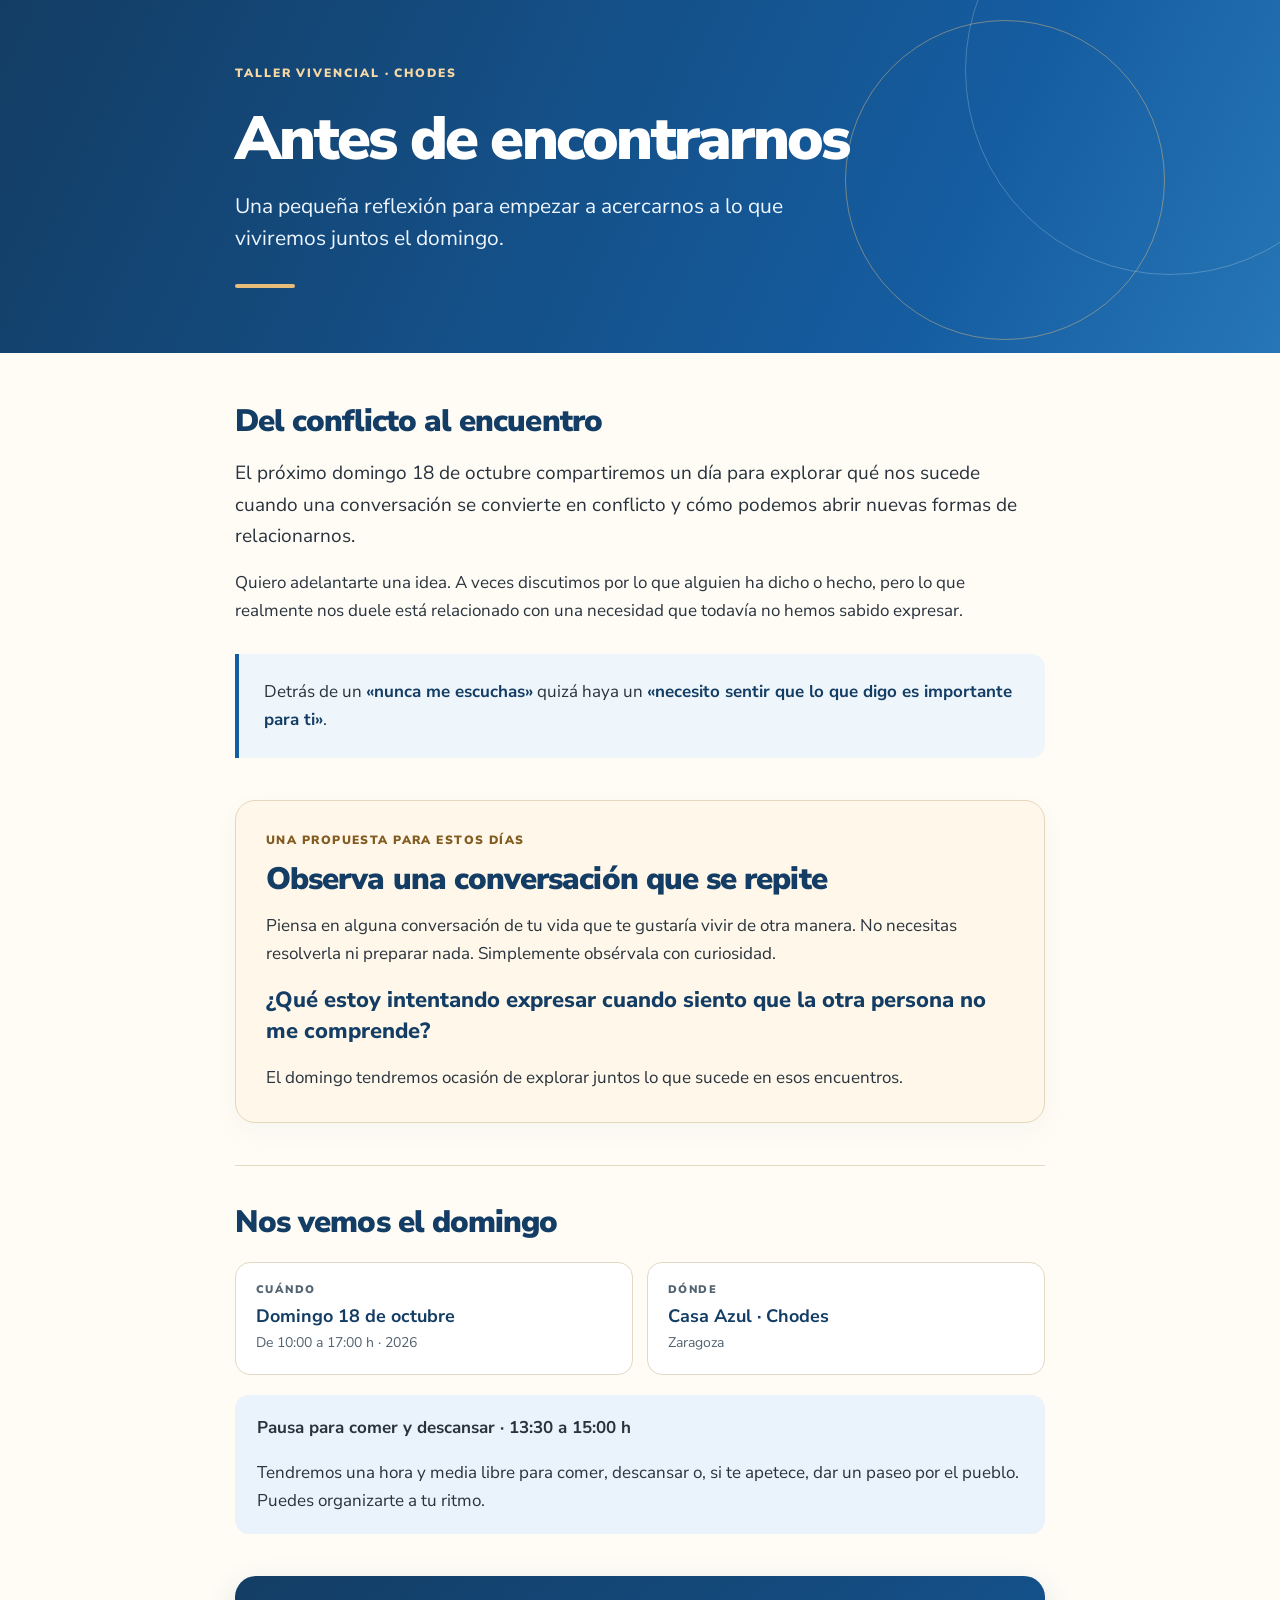
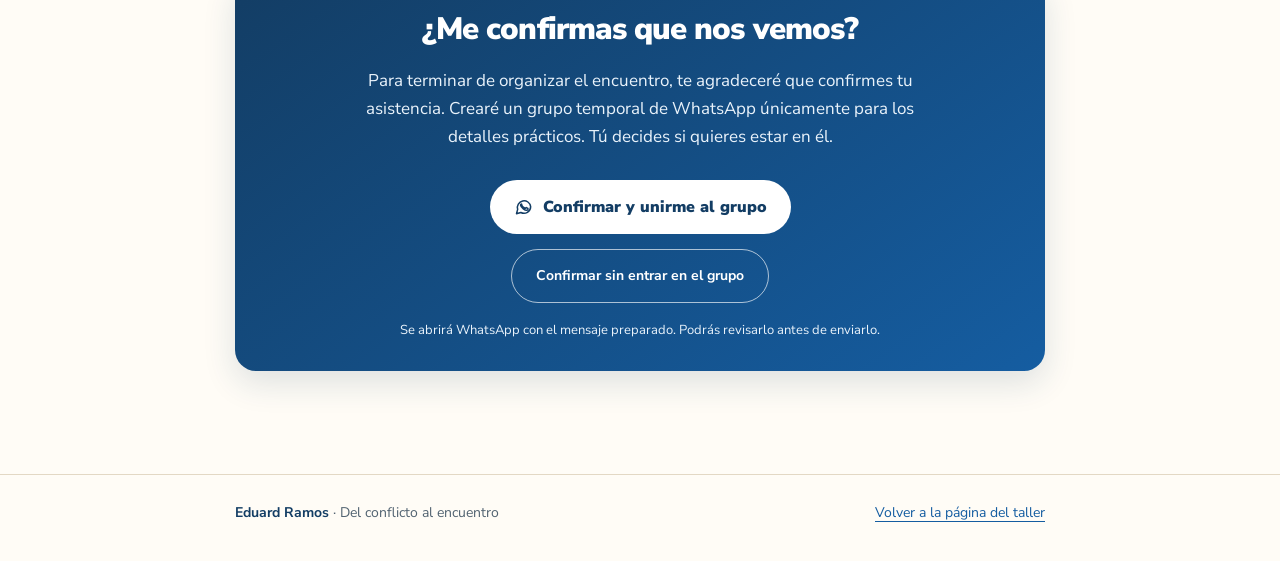
==== confirmacion/index.html @ c3ec693f "Añade página previa al taller con reflexión, datos y confirmación por WhatsApp" ====
<!doctype html>
<html lang="es">
<head>
  <meta charset="utf-8">
  <meta name="viewport" content="width=device-width, initial-scale=1, viewport-fit=cover">
  <meta name="theme-color" content="#155da1">
  <meta name="description" content="Prepara tu encuentro y confirma tu asistencia al taller Del conflicto al encuentro. Domingo 18 de octubre de 2026, Casa Azul, Chodes.">
  <meta property="og:type" content="website">
  <meta property="og:locale" content="es_ES">
  <meta property="og:title" content="Antes de encontrarnos · Del conflicto al encuentro">
  <meta property="og:description" content="Una pequeña reflexión, los detalles del domingo y la confirmación por WhatsApp.">
  <title>Antes de encontrarnos · Del conflicto al encuentro</title>
  <link rel="preconnect" href="https://fonts.googleapis.com">
  <link rel="preconnect" href="https://fonts.gstatic.com" crossorigin>
  <link href="https://fonts.googleapis.com/css2?family=Nunito+Sans:wght@400;500;600;700;800;900&display=swap" rel="stylesheet">
  <style>
    :root{
      --azul:#155da1;--azul-profundo:#133d64;--marfil:#fffcf6;
      --tinta:#28333d;--suave:#526371;--oro:#e8bd79;
      --linea:#e3d8c4;--pastilla:#eaf3fb;
      --font:"Nunito Sans","Trebuchet MS",Arial,sans-serif;
    }
    *,*::before,*::after{box-sizing:border-box}
    html{scroll-behavior:smooth}
    body{margin:0;background:var(--marfil);color:var(--tinta);font:400 17px/1.65 var(--font);-webkit-font-smoothing:antialiased}
    a{color:inherit}
    a:focus-visible{outline:3px solid var(--oro);outline-offset:4px}
    .container{width:min(100% - 42px,810px);margin:0 auto}
    .hero{overflow:hidden;position:relative;isolation:isolate;color:#fff;background:linear-gradient(115deg,#133d64 0%,#155da1 74%,#2776b6 100%);padding:58px 0 65px}
    .hero::before,.hero::after{content:"";position:absolute;z-index:-1;border:1px solid rgba(255,255,255,.22);border-radius:50%;width:min(62vw,410px);aspect-ratio:1;right:-95px;top:-135px}
    .hero::after{width:min(48vw,320px);right:115px;top:20px;border-color:rgba(232,189,121,.46)}
    .eyebrow{display:inline-block;color:#f7d8a4;font-size:12px;font-weight:900;letter-spacing:.16em;text-transform:uppercase}
    .hero h1{max-width:720px;font-weight:900;font-size:clamp(37px,7vw,61px);line-height:1.09;letter-spacing:-.045em;margin:20px 0 17px}
    .hero p{max-width:600px;margin:0;color:#edf5ff;font-size:clamp(17px,3vw,21px);line-height:1.55}
    .gold-line{width:60px;height:4px;border-radius:10px;background:var(--oro);margin:29px 0 0}
    main{padding:49px 0 61px}
    section{margin-bottom:42px}
    h2{font-size:clamp(23px,4.2vw,31px);line-height:1.25;letter-spacing:-.03em;color:var(--azul-profundo);margin:0 0 18px;font-weight:900}
    p{margin:0 0 17px}
    .lead{font-size:19px}
    .example{margin:28px 0;background:#eef5fb;border-left:4px solid var(--azul);padding:24px 25px;border-radius:0 14px 14px 0}
    .example p{margin:0}
    .example strong{color:var(--azul-profundo)}
    .reflection{position:relative;border:1px solid #e5d7bc;border-radius:20px;padding:30px;background:#fff7e9;box-shadow:0 8px 26px rgba(40,51,61,.035)}
    .reflection .small{display:block;font-size:12px;font-weight:900;letter-spacing:.12em;color:#825b21;text-transform:uppercase;margin-bottom:10px}
    .reflection h2{margin-bottom:13px}
    .reflection .question{font-size:22px;font-weight:800;line-height:1.42;color:var(--azul-profundo);margin-bottom:16px}
    .reflection p:last-child{margin-bottom:0}
    .details{border-top:1px solid var(--linea);padding-top:37px}
    .detail-grid{display:grid;grid-template-columns:1fr 1fr;gap:14px;margin:20px 0}
    .detail{background:#fff;border:1px solid var(--linea);border-radius:15px;padding:18px 20px}
    .detail .k{display:block;text-transform:uppercase;font-size:11px;font-weight:900;letter-spacing:.13em;color:var(--suave);margin-bottom:6px}
    .detail strong{display:block;font-size:18px;line-height:1.3;color:var(--azul-profundo)}
    .detail span:last-child{font-size:14px;color:var(--suave)}
    .rest{background:var(--pastilla);padding:19px 22px;border-radius:14px}
    .rest p:last-child{margin-bottom:0}
    .confirm{padding:34px 27px 30px;border-radius:21px;color:#fff;background:linear-gradient(145deg,#133d64,#155da1);text-align:center;box-shadow:0 12px 33px rgba(19,61,100,.14)}
    .confirm h2{color:#fff}
    .confirm p{color:#eaf3fb;max-width:570px;margin-left:auto;margin-right:auto}
    .button{display:inline-flex;align-items:center;justify-content:center;gap:9px;text-decoration:none;font-weight:900;font-size:16px;min-height:54px;line-height:1.25;border-radius:100px;padding:15px 24px;transition:transform .2s,box-shadow .2s}
    .button:hover{transform:translateY(-2px);box-shadow:0 6px 17px rgba(0,0,0,.18)}
    .button.primary{background:#fff;color:var(--azul-profundo);margin:12px auto 6px}
    .button.secondary{border:1px solid rgba(255,255,255,.65);color:#fff;margin-top:9px;background:transparent;font-weight:700;font-size:14px}
    .button svg{width:20px;height:20px;flex:none}
    .footnote{display:block;font-size:13px;color:#eaf3fb;margin-top:18px;line-height:1.5}
    footer{border-top:1px solid var(--linea);padding:26px 0 37px}
    footer .container{display:flex;align-items:center;justify-content:space-between;gap:20px;flex-wrap:wrap;font-size:14px;color:var(--suave)}
    footer strong{color:var(--azul-profundo)}
    footer a{color:var(--azul);text-decoration-thickness:1px;text-underline-offset:4px}
    @media(max-width:600px){body{font-size:16px}.container{width:min(100% - 34px,810px)}.hero{padding:49px 0 52px}.hero::before{right:-170px}.hero::after{right:55px}.detail-grid{grid-template-columns:1fr}.reflection{padding:25px 22px}.confirm{padding:29px 19px}.button{width:100%}.lead{font-size:17px}}
    @media(prefers-reduced-motion:reduce){html{scroll-behavior:auto}.button{transition:none}}
  </style>
</head>
<body>
  <header class="hero">
    <div class="container">
      <span class="eyebrow">Taller vivencial · Chodes</span>
      <h1>Antes de encontrarnos</h1>
      <p>Una pequeña reflexión para empezar a acercarnos a lo que viviremos juntos el domingo.</p>
      <div class="gold-line" aria-hidden="true"></div>
    </div>
  </header>

  <main class="container">
    <section aria-labelledby="intro-title">
      <h2 id="intro-title">Del conflicto al encuentro</h2>
      <p class="lead">El próximo domingo 18 de octubre compartiremos un día para explorar qué nos sucede cuando una conversación se convierte en conflicto y cómo podemos abrir nuevas formas de relacionarnos.</p>
      <p>Quiero adelantarte una idea. A veces discutimos por lo que alguien ha dicho o hecho, pero lo que realmente nos duele está relacionado con una necesidad que todavía no hemos sabido expresar.</p>
      <div class="example">
        <p>Detrás de un <strong>«nunca me escuchas»</strong> quizá haya un <strong>«necesito sentir que lo que digo es importante para ti»</strong>.</p>
      </div>
    </section>

    <section class="reflection" aria-labelledby="reflexion-title">
      <span class="small">Una propuesta para estos días</span>
      <h2 id="reflexion-title">Observa una conversación que se repite</h2>
      <p>Piensa en alguna conversación de tu vida que te gustaría vivir de otra manera. No necesitas resolverla ni preparar nada. Simplemente obsérvala con curiosidad.</p>
      <p class="question">¿Qué estoy intentando expresar cuando siento que la otra persona no me comprende?</p>
      <p>El domingo tendremos ocasión de explorar juntos lo que sucede en esos encuentros.</p>
    </section>

    <section class="details" aria-labelledby="datos-title">
      <h2 id="datos-title">Nos vemos el domingo</h2>
      <div class="detail-grid">
        <div class="detail"><span class="k">Cuándo</span><strong>Domingo 18 de octubre</strong><span>De 10:00 a 17:00 h · 2026</span></div>
        <div class="detail"><span class="k">Dónde</span><strong>Casa Azul · Chodes</strong><span>Zaragoza</span></div>
      </div>
      <div class="rest">
        <p><strong>Pausa para comer y descansar · 13:30 a 15:00 h</strong></p>
        <p>Tendremos una hora y media libre para comer, descansar o, si te apetece, dar un paseo por el pueblo. Puedes organizarte a tu ritmo.</p>
      </div>
    </section>

    <section class="confirm" id="confirmar" aria-labelledby="confirm-title">
      <h2 id="confirm-title">¿Me confirmas que nos vemos?</h2>
      <p>Para terminar de organizar el encuentro, te agradeceré que confirmes tu asistencia. Crearé un grupo temporal de WhatsApp únicamente para los detalles prácticos. Tú decides si quieres estar en él.</p>
      <a class="button primary" href="https://wa.me/34605004011?text=Hola%20Eduard%2C%20confirmo%20mi%20asistencia%20al%20taller%20%C2%ABDel%20conflicto%20al%20encuentro%C2%BB%20del%20domingo%2018%20de%20octubre%20en%20Casa%20Azul%2C%20Chodes.%20Tambi%C3%A9n%20puedes%20incluirme%20en%20el%20grupo%20temporal%20de%20WhatsApp%20para%20los%20detalles%20pr%C3%A1cticos.%20%C2%A1Gracias!" target="_blank" rel="noopener noreferrer" aria-label="Confirmar asistencia y aceptar la invitación al grupo de WhatsApp">
        <svg aria-hidden="true" viewBox="0 0 24 24" fill="none" stroke="currentColor" stroke-width="1.8" stroke-linecap="round" stroke-linejoin="round"><path d="M20 11.5a8 8 0 0 1-11.8 7.1L3 20l1.4-5.2A8 8 0 1 1 20 11.5Z"/><path d="M9.1 8.6c.1 2.1 2.2 4.3 4.3 4.8.5.1.9-.8 1.3-.7l2.1 1.1c.3.2-.1 1.5-.9 1.9-2.2 1.2-7.7-3.2-8-5.8-.1-.7.7-1.7 1.2-1.3Z"/></svg>
        Confirmar y unirme al grupo
      </a>
      <div><a class="button secondary" href="https://wa.me/34605004011?text=Hola%20Eduard%2C%20confirmo%20mi%20asistencia%20al%20taller%20%C2%ABDel%20conflicto%20al%20encuentro%C2%BB%20del%20domingo%2018%20de%20octubre%20en%20Casa%20Azul%2C%20Chodes.%20Prefiero%20recibir%20los%20detalles%20pr%C3%A1cticos%20individualmente%20y%20no%20entrar%20en%20el%20grupo%20de%20WhatsApp.%20%C2%A1Gracias!" target="_blank" rel="noopener noreferrer">Confirmar sin entrar en el grupo</a></div>
      <span class="footnote">Se abrirá WhatsApp con el mensaje preparado. Podrás revisarlo antes de enviarlo.</span>
    </section>
  </main>

  <footer>
    <div class="container">
      <span><strong>Eduard Ramos</strong> · Del conflicto al encuentro</span>
      <a href="../">Volver a la página del taller</a>
    </div>
  </footer>
</body>
</html>
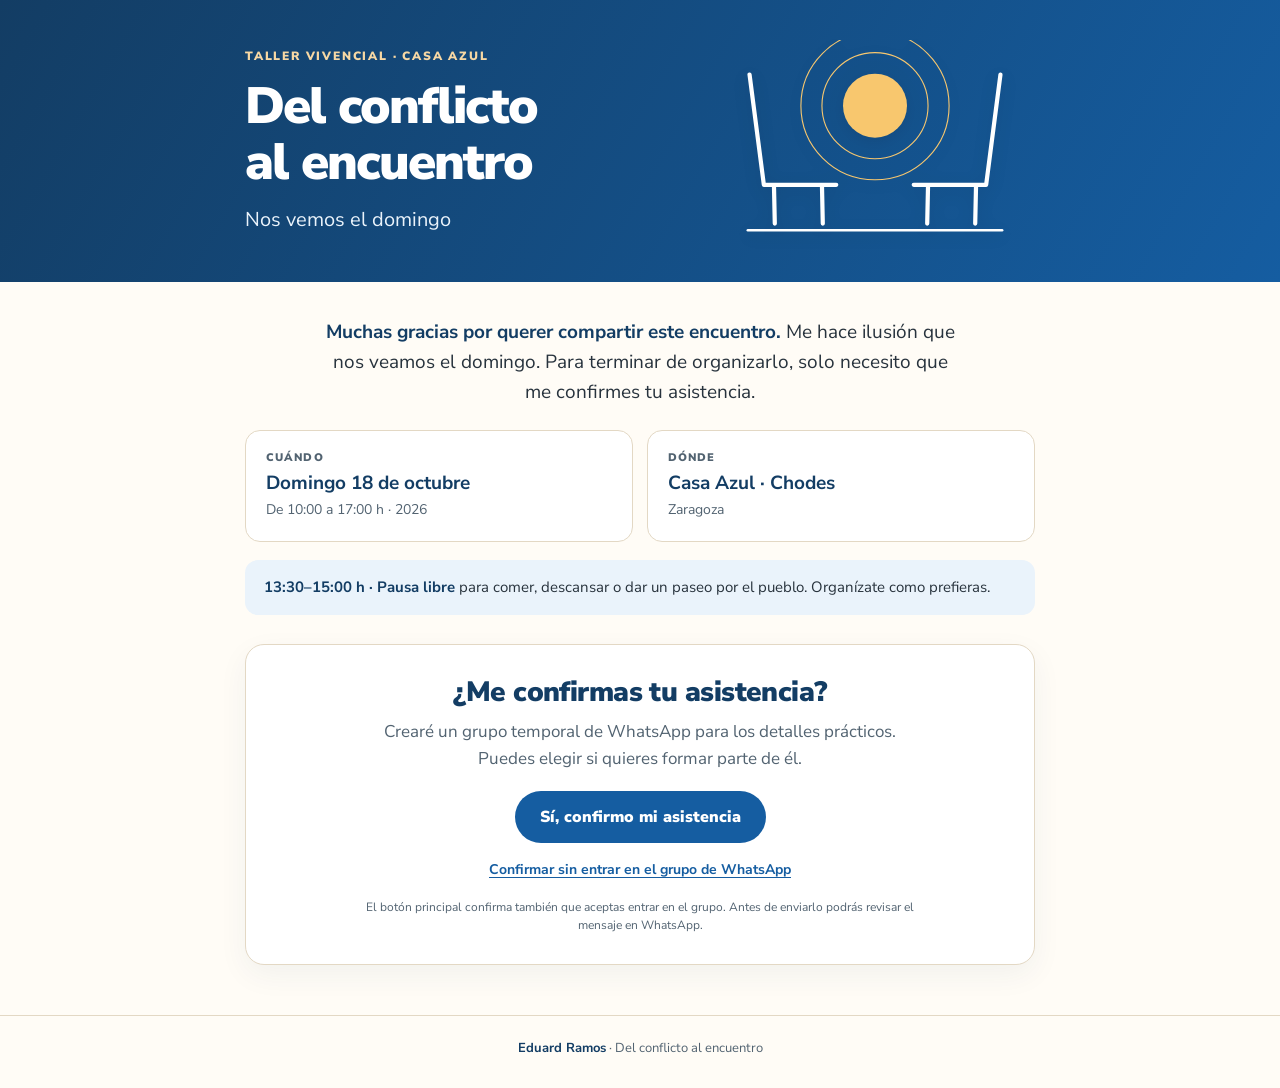
==== commit f0ab015e: "Simplifica confirmación y recupera el logo original de sillas y sol" ====
--- a/confirmacion/index.html
+++ b/confirmacion/index.html
@@ -1,133 +1,102 @@
-<!doctype html>
+<!DOCTYPE html>
 <html lang="es">
 <head>
-  <meta charset="utf-8">
-  <meta name="viewport" content="width=device-width, initial-scale=1, viewport-fit=cover">
-  <meta name="theme-color" content="#155da1">
-  <meta name="description" content="Prepara tu encuentro y confirma tu asistencia al taller Del conflicto al encuentro. Domingo 18 de octubre de 2026, Casa Azul, Chodes.">
-  <meta property="og:type" content="website">
-  <meta property="og:locale" content="es_ES">
-  <meta property="og:title" content="Antes de encontrarnos · Del conflicto al encuentro">
-  <meta property="og:description" content="Una pequeña reflexión, los detalles del domingo y la confirmación por WhatsApp.">
-  <title>Antes de encontrarnos · Del conflicto al encuentro</title>
-  <link rel="preconnect" href="https://fonts.googleapis.com">
-  <link rel="preconnect" href="https://fonts.gstatic.com" crossorigin>
-  <link href="https://fonts.googleapis.com/css2?family=Nunito+Sans:wght@400;500;600;700;800;900&display=swap" rel="stylesheet">
-  <style>
-    :root{
-      --azul:#155da1;--azul-profundo:#133d64;--marfil:#fffcf6;
-      --tinta:#28333d;--suave:#526371;--oro:#e8bd79;
-      --linea:#e3d8c4;--pastilla:#eaf3fb;
-      --font:"Nunito Sans","Trebuchet MS",Arial,sans-serif;
-    }
-    *,*::before,*::after{box-sizing:border-box}
-    html{scroll-behavior:smooth}
-    body{margin:0;background:var(--marfil);color:var(--tinta);font:400 17px/1.65 var(--font);-webkit-font-smoothing:antialiased}
-    a{color:inherit}
-    a:focus-visible{outline:3px solid var(--oro);outline-offset:4px}
-    .container{width:min(100% - 42px,810px);margin:0 auto}
-    .hero{overflow:hidden;position:relative;isolation:isolate;color:#fff;background:linear-gradient(115deg,#133d64 0%,#155da1 74%,#2776b6 100%);padding:58px 0 65px}
-    .hero::before,.hero::after{content:"";position:absolute;z-index:-1;border:1px solid rgba(255,255,255,.22);border-radius:50%;width:min(62vw,410px);aspect-ratio:1;right:-95px;top:-135px}
-    .hero::after{width:min(48vw,320px);right:115px;top:20px;border-color:rgba(232,189,121,.46)}
-    .eyebrow{display:inline-block;color:#f7d8a4;font-size:12px;font-weight:900;letter-spacing:.16em;text-transform:uppercase}
-    .hero h1{max-width:720px;font-weight:900;font-size:clamp(37px,7vw,61px);line-height:1.09;letter-spacing:-.045em;margin:20px 0 17px}
-    .hero p{max-width:600px;margin:0;color:#edf5ff;font-size:clamp(17px,3vw,21px);line-height:1.55}
-    .gold-line{width:60px;height:4px;border-radius:10px;background:var(--oro);margin:29px 0 0}
-    main{padding:49px 0 61px}
-    section{margin-bottom:42px}
-    h2{font-size:clamp(23px,4.2vw,31px);line-height:1.25;letter-spacing:-.03em;color:var(--azul-profundo);margin:0 0 18px;font-weight:900}
-    p{margin:0 0 17px}
-    .lead{font-size:19px}
-    .example{margin:28px 0;background:#eef5fb;border-left:4px solid var(--azul);padding:24px 25px;border-radius:0 14px 14px 0}
-    .example p{margin:0}
-    .example strong{color:var(--azul-profundo)}
-    .reflection{position:relative;border:1px solid #e5d7bc;border-radius:20px;padding:30px;background:#fff7e9;box-shadow:0 8px 26px rgba(40,51,61,.035)}
-    .reflection .small{display:block;font-size:12px;font-weight:900;letter-spacing:.12em;color:#825b21;text-transform:uppercase;margin-bottom:10px}
-    .reflection h2{margin-bottom:13px}
-    .reflection .question{font-size:22px;font-weight:800;line-height:1.42;color:var(--azul-profundo);margin-bottom:16px}
-    .reflection p:last-child{margin-bottom:0}
-    .details{border-top:1px solid var(--linea);padding-top:37px}
-    .detail-grid{display:grid;grid-template-columns:1fr 1fr;gap:14px;margin:20px 0}
-    .detail{background:#fff;border:1px solid var(--linea);border-radius:15px;padding:18px 20px}
-    .detail .k{display:block;text-transform:uppercase;font-size:11px;font-weight:900;letter-spacing:.13em;color:var(--suave);margin-bottom:6px}
-    .detail strong{display:block;font-size:18px;line-height:1.3;color:var(--azul-profundo)}
-    .detail span:last-child{font-size:14px;color:var(--suave)}
-    .rest{background:var(--pastilla);padding:19px 22px;border-radius:14px}
-    .rest p:last-child{margin-bottom:0}
-    .confirm{padding:34px 27px 30px;border-radius:21px;color:#fff;background:linear-gradient(145deg,#133d64,#155da1);text-align:center;box-shadow:0 12px 33px rgba(19,61,100,.14)}
-    .confirm h2{color:#fff}
-    .confirm p{color:#eaf3fb;max-width:570px;margin-left:auto;margin-right:auto}
-    .button{display:inline-flex;align-items:center;justify-content:center;gap:9px;text-decoration:none;font-weight:900;font-size:16px;min-height:54px;line-height:1.25;border-radius:100px;padding:15px 24px;transition:transform .2s,box-shadow .2s}
-    .button:hover{transform:translateY(-2px);box-shadow:0 6px 17px rgba(0,0,0,.18)}
-    .button.primary{background:#fff;color:var(--azul-profundo);margin:12px auto 6px}
-    .button.secondary{border:1px solid rgba(255,255,255,.65);color:#fff;margin-top:9px;background:transparent;font-weight:700;font-size:14px}
-    .button svg{width:20px;height:20px;flex:none}
-    .footnote{display:block;font-size:13px;color:#eaf3fb;margin-top:18px;line-height:1.5}
-    footer{border-top:1px solid var(--linea);padding:26px 0 37px}
-    footer .container{display:flex;align-items:center;justify-content:space-between;gap:20px;flex-wrap:wrap;font-size:14px;color:var(--suave)}
-    footer strong{color:var(--azul-profundo)}
-    footer a{color:var(--azul);text-decoration-thickness:1px;text-underline-offset:4px}
-    @media(max-width:600px){body{font-size:16px}.container{width:min(100% - 34px,810px)}.hero{padding:49px 0 52px}.hero::before{right:-170px}.hero::after{right:55px}.detail-grid{grid-template-columns:1fr}.reflection{padding:25px 22px}.confirm{padding:29px 19px}.button{width:100%}.lead{font-size:17px}}
-    @media(prefers-reduced-motion:reduce){html{scroll-behavior:auto}.button{transition:none}}
-  </style>
+<meta charset="utf-8">
+<meta name="viewport" content="width=device-width, initial-scale=1, viewport-fit=cover">
+<meta name="theme-color" content="#155da1">
+<meta name="description" content="Confirma tu asistencia a Del conflicto al encuentro. Domingo 18 de octubre de 2026, Casa Azul, Chodes.">
+<meta property="og:type" content="website">
+<meta property="og:locale" content="es_ES">
+<meta property="og:title" content="Nos vemos el domingo · Del conflicto al encuentro">
+<meta property="og:description" content="18 de octubre · Casa Azul, Chodes · Confirma tu asistencia por WhatsApp.">
+<title>Nos vemos el domingo · Del conflicto al encuentro</title>
+<link rel="preconnect" href="https://fonts.googleapis.com">
+<link rel="preconnect" href="https://fonts.gstatic.com" crossorigin>
+<link href="https://fonts.googleapis.com/css2?family=Nunito+Sans:wght@400;500;600;700;800;900&display=swap" rel="stylesheet">
+<style>
+:root{--azul:#155da1;--profundo:#133d64;--marfil:#fffcf6;--tinta:#28333d;--suave:#526371;--oro:#e8bd79;--linea:#e3d8c4;--font:"Nunito Sans","Trebuchet MS",Arial,sans-serif}
+*{box-sizing:border-box}
+html{background:var(--marfil)}
+body{margin:0;background:var(--marfil);color:var(--tinta);font:400 17px/1.55 var(--font);-webkit-font-smoothing:antialiased}
+a{color:inherit}
+a:focus-visible{outline:3px solid var(--oro);outline-offset:4px}
+.container{width:min(100% - 42px,790px);margin:auto}
+header{background:linear-gradient(120deg,var(--profundo),var(--azul));color:white;overflow:hidden}
+.hero{display:grid;grid-template-columns:1.3fr 1fr;align-items:center;gap:20px;min-height:275px;padding:40px 0}
+.eyebrow{font-size:12px;letter-spacing:.15em;text-transform:uppercase;color:#f7d8a4;font-weight:900;margin:0 0 12px}
+h1{font-size:clamp(31px,5.5vw,51px);font-weight:900;line-height:1.1;letter-spacing:-.04em;margin:0 0 14px}
+.subheading{margin:0;font-size:20px;color:#eaf3fb}
+.chairs{width:100%;max-width:320px;justify-self:end;filter:drop-shadow(0 4px 8px rgba(0,0,0,.09))}
+main{padding:35px 0 50px}
+.intro{font-size:19px;line-height:1.58;text-align:center;margin:0 auto 23px;max-width:630px}
+.intro strong{color:var(--profundo)}
+.details{display:grid;grid-template-columns:1fr 1fr;gap:14px;margin:0 auto 18px}
+.detail{border:1px solid var(--linea);background:#fff;border-radius:15px;padding:18px 20px}
+.label{color:var(--suave);text-transform:uppercase;letter-spacing:.1em;font-size:11px;font-weight:900;display:block;margin:0 0 5px}
+.detail strong{display:block;color:var(--profundo);font-size:19px;line-height:1.32}
+.detail small{font-size:14px;color:var(--suave)}
+.break{border-radius:13px;padding:16px 19px;background:#eaf3fb;margin:0 0 29px;font-size:15px}
+.break strong{color:var(--profundo)}
+.confirm{background:#fff;border:1px solid var(--linea);border-radius:19px;padding:29px 25px;text-align:center;box-shadow:0 10px 30px rgba(19,61,100,.055)}
+.confirm h2{margin:0 0 9px;color:var(--profundo);font-size:clamp(22px,4vw,28px);line-height:1.3;letter-spacing:-.02em;font-weight:900}
+.confirm p{margin:0 auto 19px;max-width:560px;color:var(--suave)}
+.button{display:inline-flex;text-decoration:none;justify-content:center;align-items:center;min-height:52px;border-radius:999px;font-weight:900;padding:12px 25px;background:var(--azul);color:white;font-size:16px;max-width:100%;transition:background .2s,transform .2s}
+.button:hover{background:var(--profundo);transform:translateY(-1px)}
+.alt{display:block;color:var(--azul);font-size:14px;font-weight:700;text-underline-offset:3px;margin-top:16px}
+.note{font-size:12px!important;color:var(--suave)!important;margin:17px auto 0!important}
+footer{padding:22px 0 30px;border-top:1px solid var(--linea);color:var(--suave);font-size:13px;text-align:center}
+footer strong{color:var(--profundo)}
+@media(max-width:600px){
+  body{font-size:16px}
+  .container{width:min(100% - 34px,790px)}
+  .hero{grid-template-columns:1fr;gap:3px;padding:34px 0 20px;text-align:center}
+  .chairs{width:min(70%,230px);justify-self:center}
+  .subheading{font-size:18px}
+  main{padding:26px 0 35px}
+  .intro{font-size:17px}
+  .details{grid-template-columns:1fr;gap:10px}
+  .detail{padding:15px 18px}
+  .confirm{padding:26px 17px}
+  .button{width:100%;font-size:15px;padding:13px 10px}
+}
+@media(prefers-reduced-motion:reduce){.button{transition:none}}
+</style>
 </head>
 <body>
-  <header class="hero">
-    <div class="container">
-      <span class="eyebrow">Taller vivencial · Chodes</span>
-      <h1>Antes de encontrarnos</h1>
-      <p>Una pequeña reflexión para empezar a acercarnos a lo que viviremos juntos el domingo.</p>
-      <div class="gold-line" aria-hidden="true"></div>
+<header>
+  <div class="container hero">
+    <div>
+      <p class="eyebrow">Taller vivencial · Casa Azul</p>
+      <h1>Del conflicto<br>al encuentro</h1>
+      <p class="subheading">Nos vemos el domingo</p>
     </div>
-  </header>
-
-  <main class="container">
-    <section aria-labelledby="intro-title">
-      <h2 id="intro-title">Del conflicto al encuentro</h2>
-      <p class="lead">El próximo domingo 18 de octubre compartiremos un día para explorar qué nos sucede cuando una conversación se convierte en conflicto y cómo podemos abrir nuevas formas de relacionarnos.</p>
-      <p>Quiero adelantarte una idea. A veces discutimos por lo que alguien ha dicho o hecho, pero lo que realmente nos duele está relacionado con una necesidad que todavía no hemos sabido expresar.</p>
-      <div class="example">
-        <p>Detrás de un <strong>«nunca me escuchas»</strong> quizá haya un <strong>«necesito sentir que lo que digo es importante para ti»</strong>.</p>
-      </div>
-    </section>
-
-    <section class="reflection" aria-labelledby="reflexion-title">
-      <span class="small">Una propuesta para estos días</span>
-      <h2 id="reflexion-title">Observa una conversación que se repite</h2>
-      <p>Piensa en alguna conversación de tu vida que te gustaría vivir de otra manera. No necesitas resolverla ni preparar nada. Simplemente obsérvala con curiosidad.</p>
-      <p class="question">¿Qué estoy intentando expresar cuando siento que la otra persona no me comprende?</p>
-      <p>El domingo tendremos ocasión de explorar juntos lo que sucede en esos encuentros.</p>
-    </section>
-
-    <section class="details" aria-labelledby="datos-title">
-      <h2 id="datos-title">Nos vemos el domingo</h2>
-      <div class="detail-grid">
-        <div class="detail"><span class="k">Cuándo</span><strong>Domingo 18 de octubre</strong><span>De 10:00 a 17:00 h · 2026</span></div>
-        <div class="detail"><span class="k">Dónde</span><strong>Casa Azul · Chodes</strong><span>Zaragoza</span></div>
-      </div>
-      <div class="rest">
-        <p><strong>Pausa para comer y descansar · 13:30 a 15:00 h</strong></p>
-        <p>Tendremos una hora y media libre para comer, descansar o, si te apetece, dar un paseo por el pueblo. Puedes organizarte a tu ritmo.</p>
-      </div>
-    </section>
-
-    <section class="confirm" id="confirmar" aria-labelledby="confirm-title">
-      <h2 id="confirm-title">¿Me confirmas que nos vemos?</h2>
-      <p>Para terminar de organizar el encuentro, te agradeceré que confirmes tu asistencia. Crearé un grupo temporal de WhatsApp únicamente para los detalles prácticos. Tú decides si quieres estar en él.</p>
-      <a class="button primary" href="https://wa.me/34605004011?text=Hola%20Eduard%2C%20confirmo%20mi%20asistencia%20al%20taller%20%C2%ABDel%20conflicto%20al%20encuentro%C2%BB%20del%20domingo%2018%20de%20octubre%20en%20Casa%20Azul%2C%20Chodes.%20Tambi%C3%A9n%20puedes%20incluirme%20en%20el%20grupo%20temporal%20de%20WhatsApp%20para%20los%20detalles%20pr%C3%A1cticos.%20%C2%A1Gracias!" target="_blank" rel="noopener noreferrer" aria-label="Confirmar asistencia y aceptar la invitación al grupo de WhatsApp">
-        <svg aria-hidden="true" viewBox="0 0 24 24" fill="none" stroke="currentColor" stroke-width="1.8" stroke-linecap="round" stroke-linejoin="round"><path d="M20 11.5a8 8 0 0 1-11.8 7.1L3 20l1.4-5.2A8 8 0 1 1 20 11.5Z"/><path d="M9.1 8.6c.1 2.1 2.2 4.3 4.3 4.8.5.1.9-.8 1.3-.7l2.1 1.1c.3.2-.1 1.5-.9 1.9-2.2 1.2-7.7-3.2-8-5.8-.1-.7.7-1.7 1.2-1.3Z"/></svg>
-        Confirmar y unirme al grupo
-      </a>
-      <div><a class="button secondary" href="https://wa.me/34605004011?text=Hola%20Eduard%2C%20confirmo%20mi%20asistencia%20al%20taller%20%C2%ABDel%20conflicto%20al%20encuentro%C2%BB%20del%20domingo%2018%20de%20octubre%20en%20Casa%20Azul%2C%20Chodes.%20Prefiero%20recibir%20los%20detalles%20pr%C3%A1cticos%20individualmente%20y%20no%20entrar%20en%20el%20grupo%20de%20WhatsApp.%20%C2%A1Gracias!" target="_blank" rel="noopener noreferrer">Confirmar sin entrar en el grupo</a></div>
-      <span class="footnote">Se abrirá WhatsApp con el mensaje preparado. Podrás revisarlo antes de enviarlo.</span>
-    </section>
-  </main>
-
-  <footer>
-    <div class="container">
-      <span><strong>Eduard Ramos</strong> · Del conflicto al encuentro</span>
-      <a href="../">Volver a la página del taller</a>
-    </div>
-  </footer>
+    <svg aria-label="Dos sillas frente a un sol" class="chairs" role="img" viewBox="0 0 380 240">
+<circle cx="190" cy="78" fill="#f8c76e" r="38"></circle>
+<circle cx="190" cy="78" fill="none" r="63" stroke="#f8c76e" stroke-width="1.3"></circle>
+<circle cx="190" cy="78" fill="none" r="88" stroke="#f8c76e" stroke-width="1.3"></circle>
+<g fill="none" stroke="#fff" stroke-linecap="round" stroke-linejoin="round" stroke-width="5">
+<path d="M41 41 L58 172 L131 172 M144 172 H58 M70 172 L71 218 M127 172 L128 218"></path>
+<path d="M339 41 L322 172 L249 172 M236 172 H322 M310 172 L309 218 M253 172 L252 218"></path>
+<path d="M39 226 H341" stroke-width="3"></path>
+</g>
+</svg>
+  </div>
+</header>
+<main class="container">
+  <p class="intro"><strong>Muchas gracias por querer compartir este encuentro.</strong> Me hace ilusión que nos veamos el domingo. Para terminar de organizarlo, solo necesito que me confirmes tu asistencia.</p>
+  <section class="details" aria-label="Datos del taller">
+    <div class="detail"><span class="label">Cuándo</span><strong>Domingo 18 de octubre</strong><small>De 10:00 a 17:00 h · 2026</small></div>
+    <div class="detail"><span class="label">Dónde</span><strong>Casa Azul · Chodes</strong><small>Zaragoza</small></div>
+  </section>
+  <p class="break"><strong>13:30–15:00 h · Pausa libre</strong> para comer, descansar o dar un paseo por el pueblo. Organízate como prefieras.</p>
+  <section class="confirm" aria-label="Confirmación de asistencia">
+    <h2>¿Me confirmas tu asistencia?</h2>
+    <p>Crearé un grupo temporal de WhatsApp para los detalles prácticos. Puedes elegir si quieres formar parte de él.</p>
+    <a class="button" href="https://wa.me/34605004011?text=Hola%20Eduard%2C%20confirmo%20mi%20asistencia%20al%20taller%20%C2%ABDel%20conflicto%20al%20encuentro%C2%BB%20del%20domingo%2018%20de%20octubre.%20Puedes%20incluirme%20en%20el%20grupo%20temporal%20de%20WhatsApp%20para%20los%20detalles%20pr%C3%A1cticos.%20%C2%A1Gracias!" target="_blank" rel="noopener noreferrer">Sí, confirmo mi asistencia</a>
+    <a class="alt" href="https://wa.me/34605004011?text=Hola%20Eduard%2C%20confirmo%20mi%20asistencia%20al%20taller%20%C2%ABDel%20conflicto%20al%20encuentro%C2%BB%20del%20domingo%2018%20de%20octubre.%20Prefiero%20recibir%20los%20detalles%20pr%C3%A1cticos%20individualmente.%20%C2%A1Gracias!" target="_blank" rel="noopener noreferrer">Confirmar sin entrar en el grupo de WhatsApp</a>
+    <p class="note">El botón principal confirma también que aceptas entrar en el grupo. Antes de enviarlo podrás revisar el mensaje en WhatsApp.</p>
+  </section>
+</main>
+<footer><div class="container"><strong>Eduard Ramos</strong> · Del conflicto al encuentro</div></footer>
 </body>
 </html>
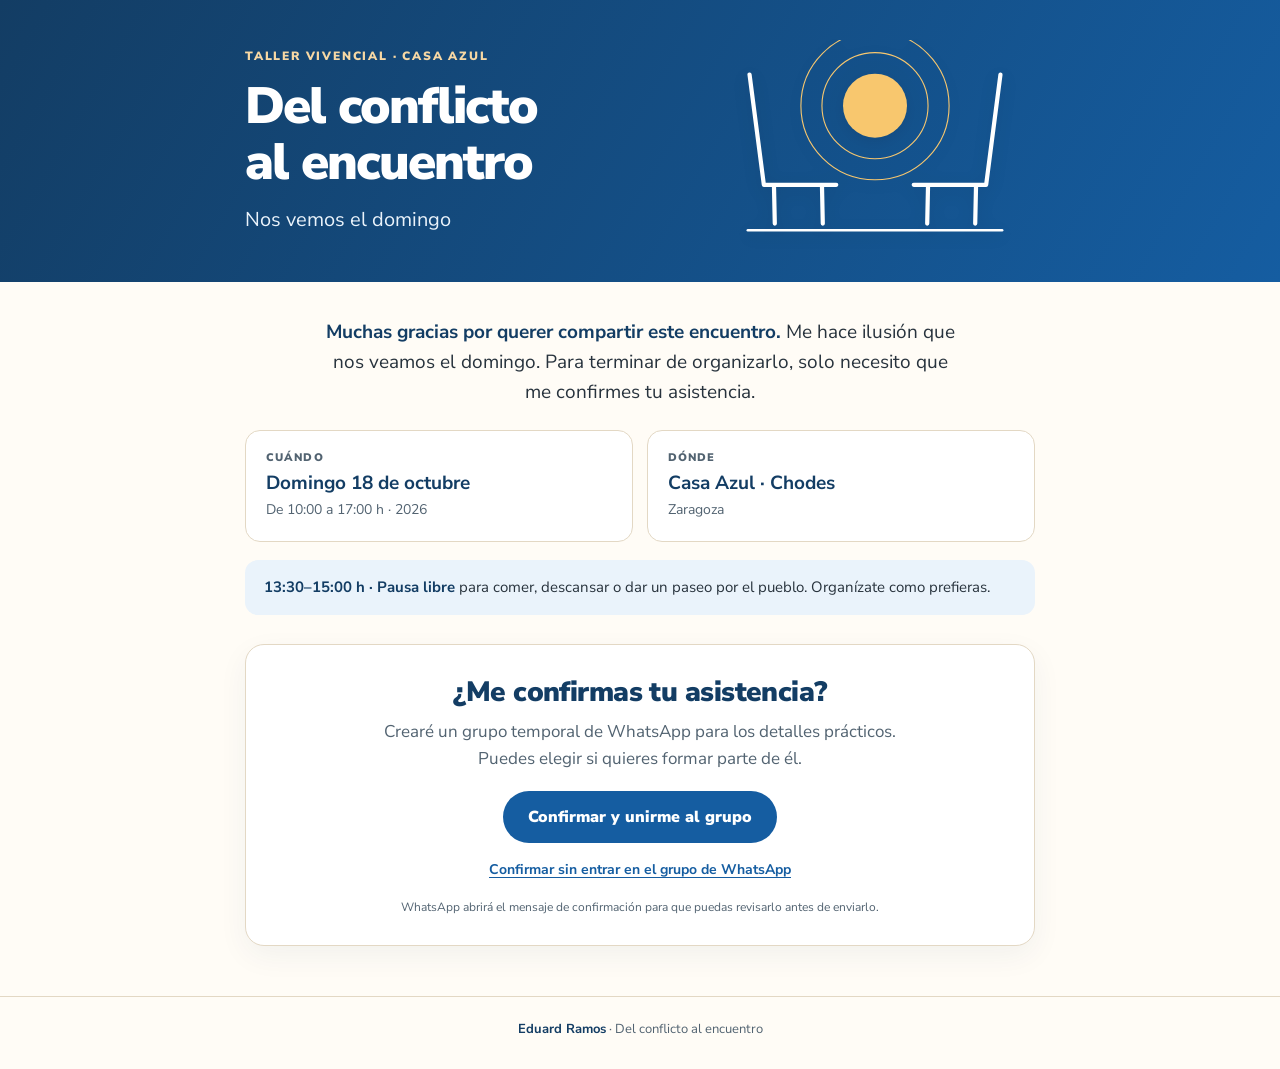
==== commit e7618a84: "Aclara consentimiento explícito al grupo de WhatsApp" ====
--- a/confirmacion/index.html
+++ b/confirmacion/index.html
@@ -92,9 +92,9 @@
   <section class="confirm" aria-label="Confirmación de asistencia">
     <h2>¿Me confirmas tu asistencia?</h2>
     <p>Crearé un grupo temporal de WhatsApp para los detalles prácticos. Puedes elegir si quieres formar parte de él.</p>
-    <a class="button" href="https://wa.me/34605004011?text=Hola%20Eduard%2C%20confirmo%20mi%20asistencia%20al%20taller%20%C2%ABDel%20conflicto%20al%20encuentro%C2%BB%20del%20domingo%2018%20de%20octubre.%20Puedes%20incluirme%20en%20el%20grupo%20temporal%20de%20WhatsApp%20para%20los%20detalles%20pr%C3%A1cticos.%20%C2%A1Gracias!" target="_blank" rel="noopener noreferrer">Sí, confirmo mi asistencia</a>
+    <a class="button" href="https://wa.me/34605004011?text=Hola%20Eduard%2C%20confirmo%20mi%20asistencia%20al%20taller%20%C2%ABDel%20conflicto%20al%20encuentro%C2%BB%20del%20domingo%2018%20de%20octubre.%20Puedes%20incluirme%20en%20el%20grupo%20temporal%20de%20WhatsApp%20para%20los%20detalles%20pr%C3%A1cticos.%20%C2%A1Gracias!" target="_blank" rel="noopener noreferrer">Confirmar y unirme al grupo</a>
     <a class="alt" href="https://wa.me/34605004011?text=Hola%20Eduard%2C%20confirmo%20mi%20asistencia%20al%20taller%20%C2%ABDel%20conflicto%20al%20encuentro%C2%BB%20del%20domingo%2018%20de%20octubre.%20Prefiero%20recibir%20los%20detalles%20pr%C3%A1cticos%20individualmente.%20%C2%A1Gracias!" target="_blank" rel="noopener noreferrer">Confirmar sin entrar en el grupo de WhatsApp</a>
-    <p class="note">El botón principal confirma también que aceptas entrar en el grupo. Antes de enviarlo podrás revisar el mensaje en WhatsApp.</p>
+    <p class="note">WhatsApp abrirá el mensaje de confirmación para que puedas revisarlo antes de enviarlo.</p>
   </section>
 </main>
 <footer><div class="container"><strong>Eduard Ramos</strong> · Del conflicto al encuentro</div></footer>
